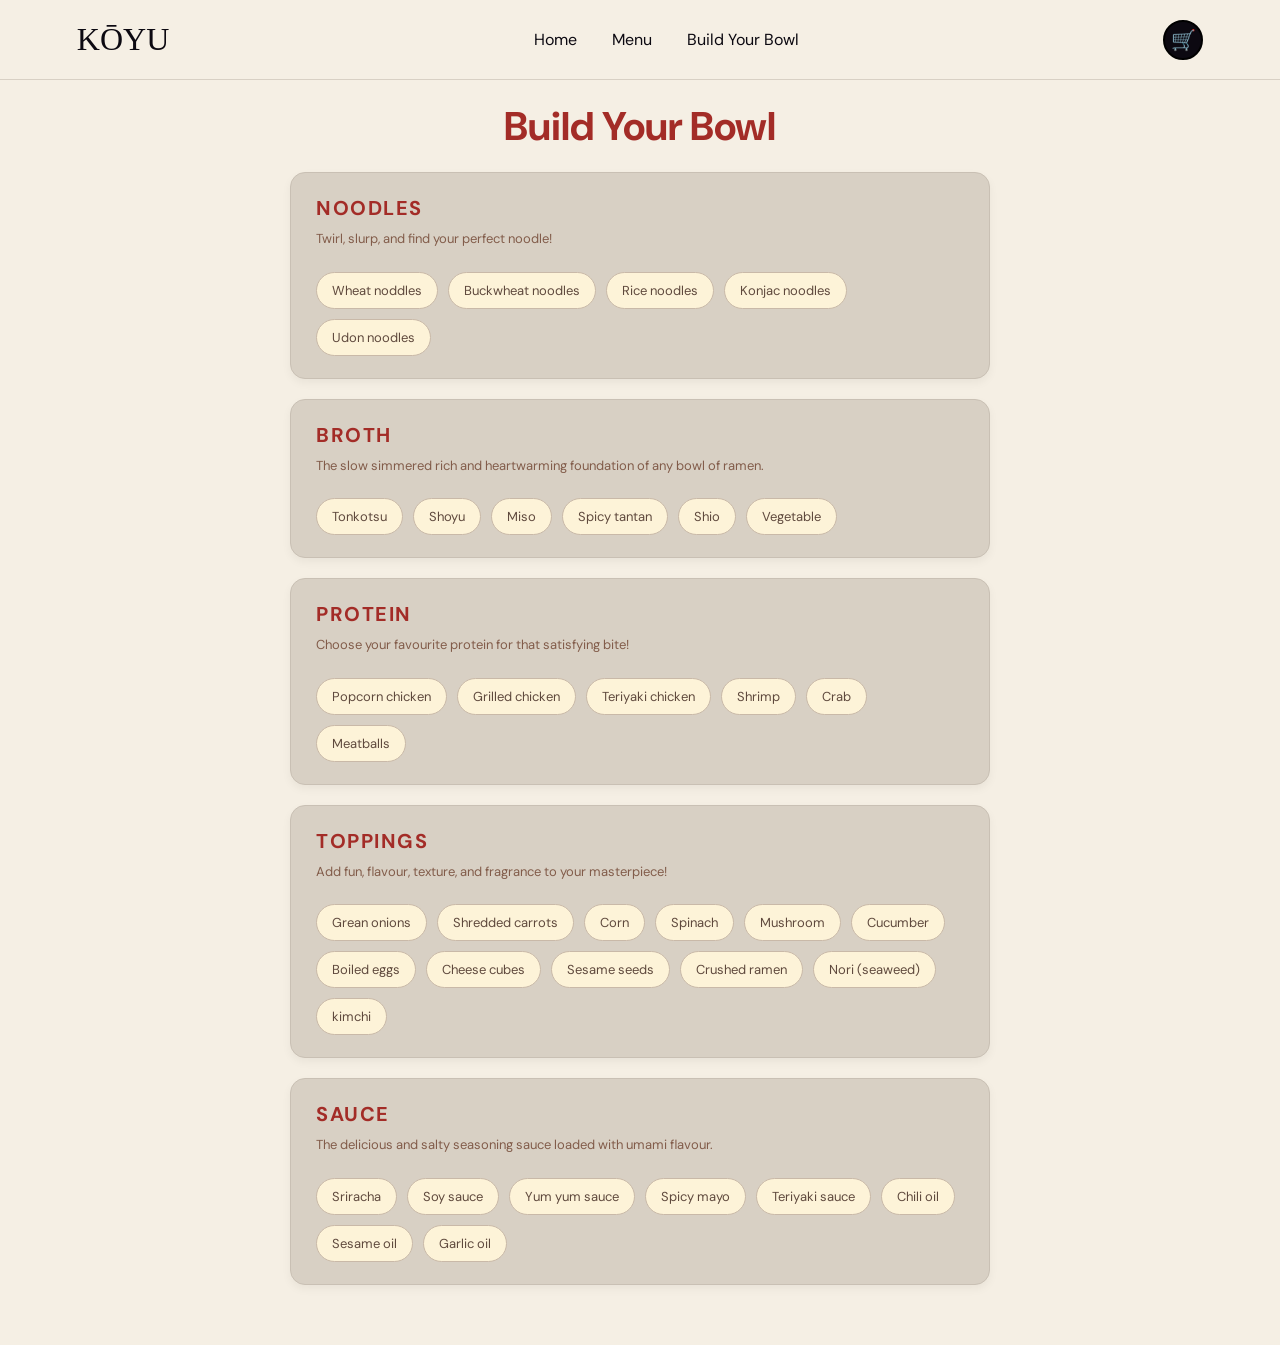
==== build.html @ 3ebdb0f7 "added build your bowl page" ====
<!DOCTYPE html>
<html lang="en">
<head>
    <meta charset="UTF-8">
    <meta name="viewport" content="width=device-width, initial-scale=1.0">
    <title>Koyu</title>
    <link rel="preconnect" href="https://fonts.googleapis.com">
    <link rel="preconnect" href="https://fonts.gstatic.com" crossorigin>
    <link href="https://fonts.googleapis.com/css2?family=DM+Sans:ital,opsz,wght@0,9..40,100..1000;1,9..40,100..1000&display=swap" rel="stylesheet">
    <link rel="stylesheet" href="style.css">
</head>
<body>
    <header class="nav-bar">
        <a href="index.html" class="logo">KŌYU</a>
        <nav class="nav-links">
            <a href="index.html">Home</a>
            <a href="menu.html">Menu</a>
            <a href="build.html">Build Your Bowl</a>
        </nav>
        <a href="cart.html" class="cart-btn">🛒</a>
    </header>
    <h2 class="bowl-title"> Build Your Bowl</h2>

    <main class="ramen-bowl">
        <div class="noodles">
            <h3>NOODLES</h3>
            <p>Twirl, slurp, and find your perfect noodle!</p>
            <div class="options">
                 <p>Wheat noddles</p>
            <p>Buckwheat noodles</p>
            <p>Rice noodles</p>
            <p>Konjac noodles</p>
            <p>Udon noodles</p>
            </div>
        </div>
        <div class="broth">
            <h3>BROTH</h3>
            <p>The slow simmered rich and heartwarming foundation of any bowl of ramen.</p>
           <div class="options">
             <p>Tonkotsu</p>
            <p>Shoyu</p>
            <p>Miso</p>
            <p>Spicy tantan</p>
            <p>Shio</p>
            <p>Vegetable</p>
           </div>
        </div>
        <div class="protein">
            <h3>PROTEIN</h3>
            <p>Choose your favourite protein for that satisfying bite!</p>
            <div class="options">
                 <p>Popcorn chicken</p>
            <p>Grilled chicken</p>
            <p>Teriyaki chicken</p>
            <p>Shrimp</p>
            <p>Crab</p>
            <p>Meatballs</p>
            </div>
           
        </div>
        <div class="toppings">
            <h3>TOPPINGS</h3>
            <p>Add fun, flavour, texture, and fragrance to your masterpiece!</p>
            <div class="options">
                <p>Grean onions</p>
            <p>Shredded carrots</p>
            <p>Corn</p>
            <p>Spinach</p>
            <p>Mushroom</p>
            <p>Cucumber</p>
            <p>Boiled eggs</p>
            <p>Cheese cubes</p>
            <p>Sesame seeds</p>
            <p>Crushed ramen</p>
            <p>Nori (seaweed)</p>
            <p>kimchi</p>
            </div>
            
        </div>
        <div class="sauce">
            <h3>SAUCE</h3>
            <p>The delicious and salty seasoning sauce loaded with umami flavour.</p>
            <div class="options">
                <p>Sriracha</p>
            <p>Soy sauce</p>
            <p>Yum yum sauce</p>
            <p>Spicy mayo</p>
            <p>Teriyaki sauce</p>
            <p>Chili oil</p>
            <p>Sesame oil</p>
            <p>Garlic oil</p>
            </div>
        </div>
    </main>
</body>
</html>
---- style.css ----
* {
  margin: 0;
  padding: 0;
  box-sizing: border-box;
}
body {
  min-height: 100vh;
  font-family: "DM Sans", sans-serif;
  background-color: #f5efe4;
  color: #0c0911;
}

/*=========Nav Bar=============*/
.nav-bar {
  height: 80px;
  padding: 0 6%;
  display: flex;
  align-items: center;
  justify-content: space-between;
  border-bottom: 1px solid #d8d0c4;
}

.logo {
  font-size: 32px;
  text-decoration: none;
  color: #0c0911;
  font-family: "DM Serif Display", serif;
}

.nav-links {
  display: flex;
  gap: 35px;
}

.nav-links a {
  text-decoration: none;
  color: #0c0911;
  font-weight: 500px;
}

.nav-links a:hover {
  color: #a32c27;
}

.cart-btn {
  border: 2px solid black;
  text-decoration: none;
  border-radius: 50%;
  background-color: #0c0911;
  color: white;
  width: 40px;
  height: 40px;
  display: flex;
  justify-content: center;
  align-items: center;
  font-size: 20px;
}

/*==================Home Page===============*/
.content {
  min-height: calc(100vh - 80px);
  padding: 70px 6%;
  display: grid;
  grid-template-columns: 1fr 1fr;
  gap: 70px;
  align-items: center;
}

.tag-line {
  color: #a32c27;
  font-family: "DM Sans", sans-serif;
  font-size: 17px;
  font-weight: 500;
  padding-left: 10px;
}

h1 {
  font-family: "DM Serif Display", serif;
  font-size: 60px;
  margin-top: 15px;
  color: #1b3543;
}
span {
  color: #a32c27;
}

.text {
  color: #825c4a;
  margin-top: 15px;
  padding-left: 10px;
}
.btn {
  display: flex;
  gap: 10px;
  margin-top: 20px;
  padding-left: 10px;
}
.build-btn {
  text-decoration: none;
  color: white;
  padding: 10px;
  background-color: #0c0911;
}
.menu-btn {
  text-decoration: none;
  color: white;
  padding: 10px;
  background-color: #a32c27;
}
.main-img {
  width: 100%;
  height: 500px;
  object-fit: cover;
  border-radius: 4px;
}

/*=================Menu page======================*/
.menu-page {
  min-height: calc(100vh - 80px);
  margin: 20px;
  display: grid;
  grid-template-columns: repeat(3, 1fr);
  gap: 20px;
  padding: 30px;
}
.ramen {
  width: 100%;
  max-width: 280px;
  text-align: center;
  border: none;
  background-color: #d8d0c4;
  border-radius: 12px;
  padding: 10px;
  box-sizing: border-box;
  justify-self: center;
}
.ramen-img {
  width: 100%;
  height: 200px;
  object-fit: cover;
  border-radius: 12px;
}
.name-cost {
  font-family: "Montserrat", sans-serif;
  color: #a32c27;
  display: flex;
  align-items: center;
  justify-content: space-between;

  padding: 0 5px;
}
.name-cost h3 {
  font-size: 22px;
  margin: 10px 0;
}

.name-cost p {
  font-weight: bold;
}
.ramen-description {
  color: black;
  font-size: 12px;
  font-family: "Montserrat", sans-serif;
  padding: 5px;
  line-height: 1.5;
}
.addCart-btn {
  background-color: #a32c27;
  color: white;
  border: none;
  border-radius: 8px;
  padding: 10px 18px;
  cursor: pointer;
  margin-bottom: 8px;
}

.addCart-btn:hover {
  background-color: #7f211d;
}

/*================Build=================*/

.bowl-title {
  text-align: center;
  font-size: 40px;
  margin: 20px 0;
  color: #a32c27;
}

.ramen-bowl {
  width: 700px;
  max-width: 90%;
  margin: 0 auto 60px;
  display: flex;
  flex-direction: column;
  gap: 20px;
}

.ramen-bowl > div {
  background-color: #d8d0c4;
  border-radius: 15px;
  padding: 22px 25px;
  border: 1px solid #c9c0b4;
  box-shadow: 0 4px 10px rgba(0, 0, 0, 0.05);
}

.ramen-bowl > div:hover {
  transform: translateY(-3px);
  box-shadow: 0 8px 18px rgba(0, 0, 0, 0.1);
}
.ramen-bowl h3 {
  margin: 0;
  font-family: "DM Sans", sans-serif;
  font-size: 20px;
  letter-spacing: 1.5px;
  color: #a32c27;
}

.ramen-bowl > div > p {
  margin: 8px 0 18px;
  font-family: "DM Sans", sans-serif;
  font-size: 13px;
  color: #825c4a;
  line-height: 1.5;
}

.options {
  display: flex;
  flex-wrap: wrap;
  gap: 10px;
  padding-top: 5px;
}
.options p {
  margin: 0;
  padding: 9px 15px;
  background-color: #fdf3d8;
  border: 1px solid #c9b9a8;
  border-radius: 20px;
  font-family: "DM Sans", sans-serif;
  font-size: 13px;
  color: #5f493d;
  cursor: pointer;
}

.options p:hover {
  background-color: #a32c27;
  color: white;
  border-color: #a32c27;
  transform: translateY(-2px);
}
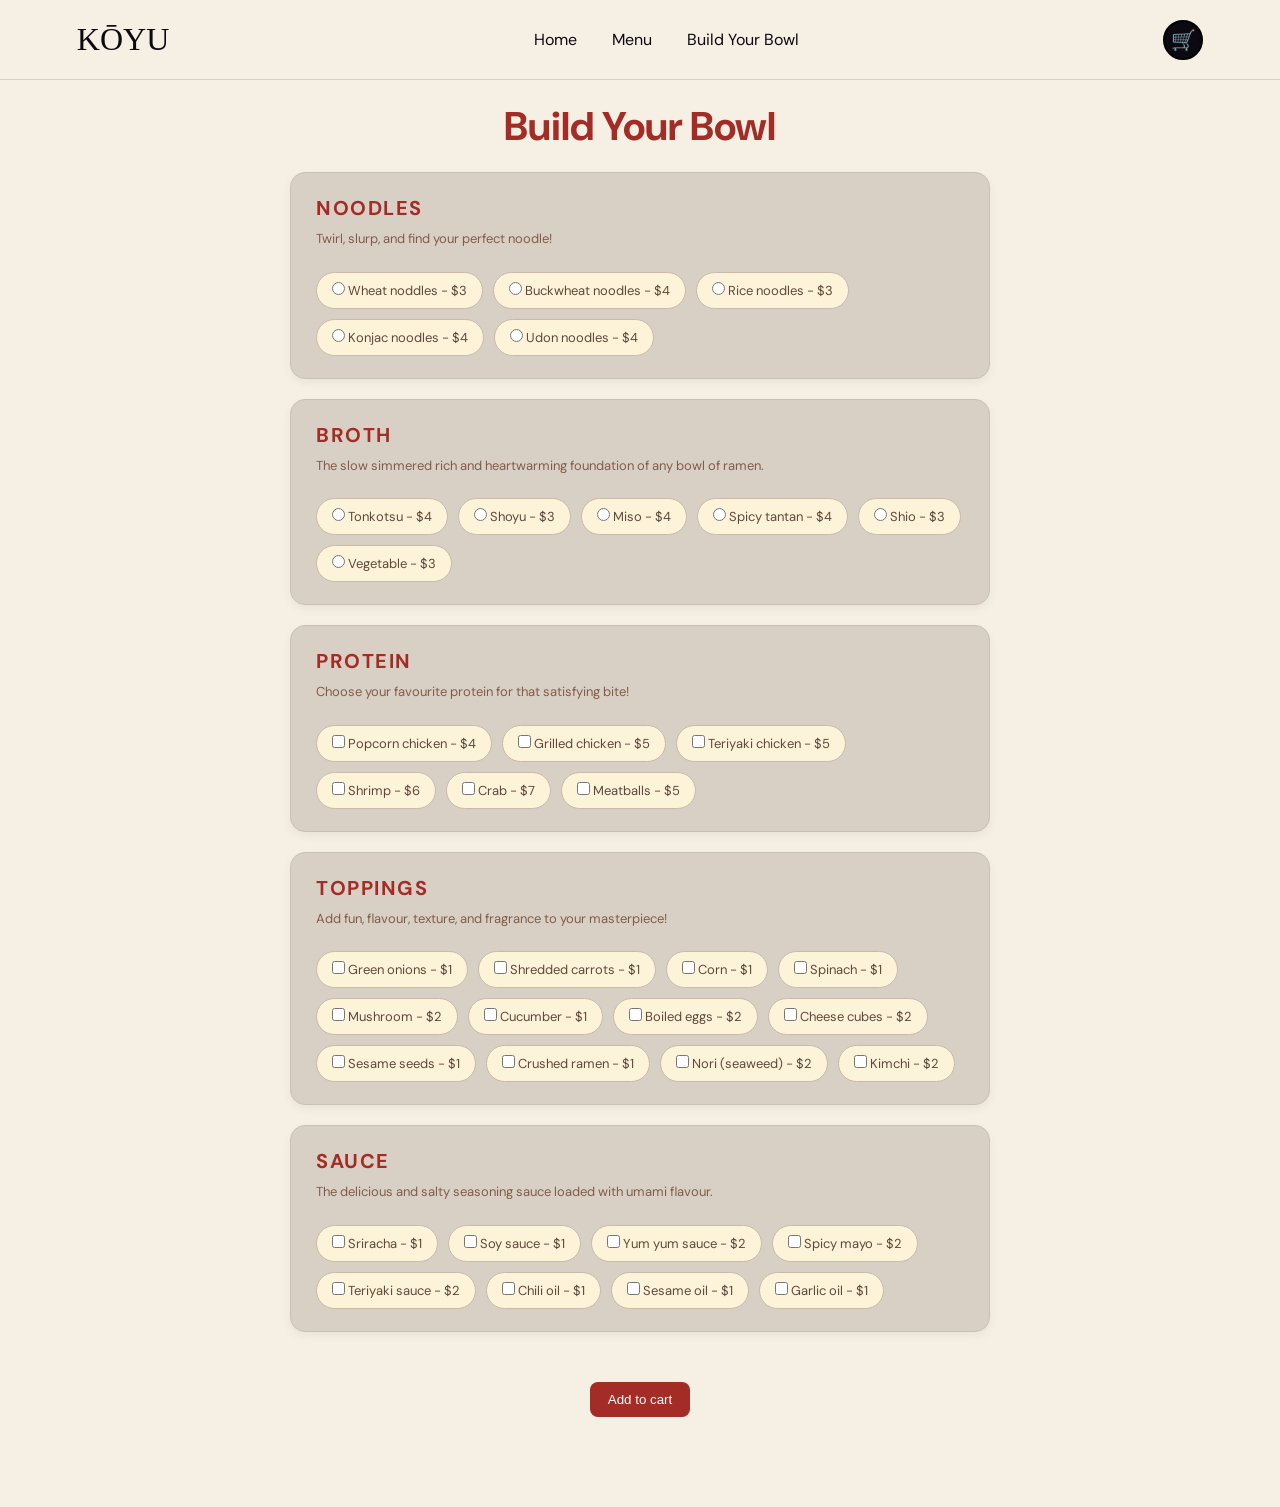
==== commit 7adb8e29: "feat: added build your bowl feature" ====
--- a/build.html
+++ b/build.html
@@ -1,96 +1,389 @@
-<!DOCTYPE html>
+<!doctype html>
 <html lang="en">
-<head>
-    <meta charset="UTF-8">
-    <meta name="viewport" content="width=device-width, initial-scale=1.0">
+  <head>
+    <meta charset="UTF-8" />
+    <meta name="viewport" content="width=device-width, initial-scale=1.0" />
     <title>Koyu</title>
-    <link rel="preconnect" href="https://fonts.googleapis.com">
-    <link rel="preconnect" href="https://fonts.gstatic.com" crossorigin>
-    <link href="https://fonts.googleapis.com/css2?family=DM+Sans:ital,opsz,wght@0,9..40,100..1000;1,9..40,100..1000&display=swap" rel="stylesheet">
-    <link rel="stylesheet" href="style.css">
-</head>
-<body>
+    <link rel="preconnect" href="https://fonts.googleapis.com" />
+    <link rel="preconnect" href="https://fonts.gstatic.com" crossorigin />
+    <link
+      href="https://fonts.googleapis.com/css2?family=DM+Sans:ital,opsz,wght@0,9..40,100..1000;1,9..40,100..1000&display=swap"
+      rel="stylesheet"
+    />
+    <link rel="stylesheet" href="style.css" />
+  </head>
+  <body>
     <header class="nav-bar">
-        <a href="index.html" class="logo">KŌYU</a>
-        <nav class="nav-links">
-            <a href="index.html">Home</a>
-            <a href="menu.html">Menu</a>
-            <a href="build.html">Build Your Bowl</a>
-        </nav>
-        <a href="cart.html" class="cart-btn">🛒</a>
+      <a href="index.html" class="logo">KŌYU</a>
+      <nav class="nav-links">
+        <a href="index.html">Home</a>
+        <a href="menu.html">Menu</a>
+        <a href="build.html">Build Your Bowl</a>
+      </nav>
+      <a href="cart.html" class="cart-btn">🛒</a>
     </header>
-    <h2 class="bowl-title"> Build Your Bowl</h2>
+    <h2 class="bowl-title">Build Your Bowl</h2>
 
     <main class="ramen-bowl">
-        <div class="noodles">
-            <h3>NOODLES</h3>
-            <p>Twirl, slurp, and find your perfect noodle!</p>
-            <div class="options">
-                 <p>Wheat noddles</p>
-            <p>Buckwheat noodles</p>
-            <p>Rice noodles</p>
-            <p>Konjac noodles</p>
-            <p>Udon noodles</p>
-            </div>
-        </div>
-        <div class="broth">
-            <h3>BROTH</h3>
-            <p>The slow simmered rich and heartwarming foundation of any bowl of ramen.</p>
-           <div class="options">
-             <p>Tonkotsu</p>
-            <p>Shoyu</p>
-            <p>Miso</p>
-            <p>Spicy tantan</p>
-            <p>Shio</p>
-            <p>Vegetable</p>
-           </div>
-        </div>
-        <div class="protein">
-            <h3>PROTEIN</h3>
-            <p>Choose your favourite protein for that satisfying bite!</p>
-            <div class="options">
-                 <p>Popcorn chicken</p>
-            <p>Grilled chicken</p>
-            <p>Teriyaki chicken</p>
-            <p>Shrimp</p>
-            <p>Crab</p>
-            <p>Meatballs</p>
-            </div>
-           
-        </div>
-        <div class="toppings">
-            <h3>TOPPINGS</h3>
-            <p>Add fun, flavour, texture, and fragrance to your masterpiece!</p>
-            <div class="options">
-                <p>Grean onions</p>
-            <p>Shredded carrots</p>
-            <p>Corn</p>
-            <p>Spinach</p>
-            <p>Mushroom</p>
-            <p>Cucumber</p>
-            <p>Boiled eggs</p>
-            <p>Cheese cubes</p>
-            <p>Sesame seeds</p>
-            <p>Crushed ramen</p>
-            <p>Nori (seaweed)</p>
-            <p>kimchi</p>
-            </div>
-            
-        </div>
-        <div class="sauce">
-            <h3>SAUCE</h3>
-            <p>The delicious and salty seasoning sauce loaded with umami flavour.</p>
-            <div class="options">
-                <p>Sriracha</p>
-            <p>Soy sauce</p>
-            <p>Yum yum sauce</p>
-            <p>Spicy mayo</p>
-            <p>Teriyaki sauce</p>
-            <p>Chili oil</p>
-            <p>Sesame oil</p>
-            <p>Garlic oil</p>
-            </div>
-        </div>
+      <div class="noodles">
+        <h3>NOODLES</h3>
+        <p>Twirl, slurp, and find your perfect noodle!</p>
+        <div class="options">
+          <label>
+            <input
+              type="radio"
+              name="noodles"
+              value="Wheat noddles"
+              data-price="3"
+            />
+            Wheat noddles - $3
+          </label>
+          <label>
+            <input
+              type="radio"
+              name="noodles"
+              value="Buckwheat noodles"
+              data-price="4"
+            />
+            Buckwheat noodles - $4
+          </label>
+          <label>
+            <input
+              type="radio"
+              name="noodles"
+              value="Rice noodles"
+              data-price="3"
+            />
+            Rice noodles - $3
+          </label>
+          <label>
+            <input
+              type="radio"
+              name="noodles"
+              value="Konjac noodles"
+              data-price="4"
+            />
+            Konjac noodles - $4
+          </label>
+          <label>
+            <input
+              type="radio"
+              name="noodles"
+              value="Udon noodles"
+              data-price="4"
+            />
+            Udon noodles - $4
+          </label>
+        </div>
+      </div>
+      <div class="broth">
+        <h3>BROTH</h3>
+        <p>
+          The slow simmered rich and heartwarming foundation of any bowl of
+          ramen.
+        </p>
+        <div class="options">
+          <label>
+            <input type="radio" name="broth" value="Tonkotsu" data-price="4" />
+            Tonkotsu - $4
+          </label>
+
+          <label>
+            <input type="radio" name="broth" value="Shoyu" data-price="3" />
+            Shoyu - $3
+          </label>
+
+          <label>
+            <input type="radio" name="broth" value="Miso" data-price="4" />
+            Miso - $4
+          </label>
+
+          <label>
+            <input
+              type="radio"
+              name="broth"
+              value="Spicy tantan"
+              data-price="4"
+            />
+            Spicy tantan - $4
+          </label>
+
+          <label>
+            <input type="radio" name="broth" value="Shio" data-price="3" />
+            Shio - $3
+          </label>
+
+          <label>
+            <input type="radio" name="broth" value="Vegetable" data-price="3" />
+            Vegetable - $3
+          </label>
+        </div>
+      </div>
+      <div class="protein">
+        <h3>PROTEIN</h3>
+        <p>Choose your favourite protein for that satisfying bite!</p>
+        <div class="options">
+          <label>
+            <input
+              type="checkbox"
+              name="protein"
+              value="Popcorn chicken"
+              data-price="4"
+            />
+            Popcorn chicken - $4
+          </label>
+
+          <label>
+            <input
+              type="checkbox"
+              name="protein"
+              value="Grilled chicken"
+              data-price="5"
+            />
+            Grilled chicken - $5
+          </label>
+
+          <label>
+            <input
+              type="checkbox"
+              name="protein"
+              value="Teriyaki chicken"
+              data-price="5"
+            />
+            Teriyaki chicken - $5
+          </label>
+
+          <label>
+            <input
+              type="checkbox"
+              name="protein"
+              value="Shrimp"
+              data-price="6"
+            />
+            Shrimp - $6
+          </label>
+
+          <label>
+            <input type="checkbox" name="protein" value="Crab" data-price="7" />
+            Crab - $7
+          </label>
+
+          <label>
+            <input
+              type="checkbox"
+              name="protein"
+              value="Meatballs"
+              data-price="5"
+            />
+            Meatballs - $5
+          </label>
+        </div>
+      </div>
+      <div class="toppings">
+        <h3>TOPPINGS</h3>
+        <p>Add fun, flavour, texture, and fragrance to your masterpiece!</p>
+        <div class="options">
+          <label>
+            <input
+              type="checkbox"
+              name="topping"
+              value="Green onions"
+              data-price="1"
+            />
+            Green onions - $1
+          </label>
+
+          <label>
+            <input
+              type="checkbox"
+              name="topping"
+              value="Shredded carrots"
+              data-price="1"
+            />
+            Shredded carrots - $1
+          </label>
+
+          <label>
+            <input type="checkbox" name="topping" value="Corn" data-price="1" />
+            Corn - $1
+          </label>
+
+          <label>
+            <input
+              type="checkbox"
+              name="topping"
+              value="Spinach"
+              data-price="1"
+            />
+            Spinach - $1
+          </label>
+
+          <label>
+            <input
+              type="checkbox"
+              name="topping"
+              value="Mushroom"
+              data-price="2"
+            />
+            Mushroom - $2
+          </label>
+
+          <label>
+            <input
+              type="checkbox"
+              name="topping"
+              value="Cucumber"
+              data-price="1"
+            />
+            Cucumber - $1
+          </label>
+
+          <label>
+            <input
+              type="checkbox"
+              name="topping"
+              value="Boiled eggs"
+              data-price="2"
+            />
+            Boiled eggs - $2
+          </label>
+
+          <label>
+            <input
+              type="checkbox"
+              name="topping"
+              value="Cheese cubes"
+              data-price="2"
+            />
+            Cheese cubes - $2
+          </label>
+
+          <label>
+            <input
+              type="checkbox"
+              name="topping"
+              value="Sesame seeds"
+              data-price="1"
+            />
+            Sesame seeds - $1
+          </label>
+
+          <label>
+            <input
+              type="checkbox"
+              name="topping"
+              value="Crushed ramen"
+              data-price="1"
+            />
+            Crushed ramen - $1
+          </label>
+
+          <label>
+            <input type="checkbox" name="topping" value="Nori" data-price="2" />
+            Nori (seaweed) - $2
+          </label>
+
+          <label>
+            <input
+              type="checkbox"
+              name="topping"
+              value="Kimchi"
+              data-price="2"
+            />
+            Kimchi - $2
+          </label>
+        </div>
+      </div>
+      <div class="sauce">
+        <h3>SAUCE</h3>
+        <p>
+          The delicious and salty seasoning sauce loaded with umami flavour.
+        </p>
+        <div class="options">
+          <label>
+            <input
+              type="checkbox"
+              name="sauce"
+              value="Sriracha"
+              data-price="1"
+            />
+            Sriracha - $1
+          </label>
+
+          <label>
+            <input
+              type="checkbox"
+              name="sauce"
+              value="Soy sauce"
+              data-price="1"
+            />
+            Soy sauce - $1
+          </label>
+
+          <label>
+            <input
+              type="checkbox"
+              name="sauce"
+              value="Yum yum sauce"
+              data-price="2"
+            />
+            Yum yum sauce - $2
+          </label>
+
+          <label>
+            <input
+              type="checkbox"
+              name="sauce"
+              value="Spicy mayo"
+              data-price="2"
+            />
+            Spicy mayo - $2
+          </label>
+
+          <label>
+            <input
+              type="checkbox"
+              name="sauce"
+              value="Teriyaki sauce"
+              data-price="2"
+            />
+            Teriyaki sauce - $2
+          </label>
+
+          <label>
+            <input
+              type="checkbox"
+              name="sauce"
+              value="Chili oil"
+              data-price="1"
+            />
+            Chili oil - $1
+          </label>
+
+          <label>
+            <input
+              type="checkbox"
+              name="sauce"
+              value="Sesame oil"
+              data-price="1"
+            />
+            Sesame oil - $1
+          </label>
+
+          <label>
+            <input
+              type="checkbox"
+              name="sauce"
+              value="Garlic oil"
+              data-price="1"
+            />
+            Garlic oil - $1
+          </label>
+        </div>
+      </div>
+      <button class="addCart-btn" id="add-to-cart">Add to cart</button>
     </main>
-</body>
-</html>+
+    <script src="build.js"></script>
+  </body>
+</html>
--- a/style.css
+++ b/style.css
@@ -134,6 +134,12 @@
   box-sizing: border-box;
   justify-self: center;
 }
+.ramen:hover{
+    transform: translateY(-3px);
+    box-shadow: 0 8px 18px rgba(0, 0, 0, 0.1);
+
+
+}
 .ramen-img {
   width: 100%;
   height: 200px;
@@ -230,7 +236,7 @@
   gap: 10px;
   padding-top: 5px;
 }
-.options p {
+.options label {
   margin: 0;
   padding: 9px 15px;
   background-color: #fdf3d8;
@@ -242,10 +248,103 @@
   cursor: pointer;
 }
 
-.options p:hover {
+.options label:hover {
   background-color: #a32c27;
   color: white;
   border-color: #a32c27;
   transform: translateY(-2px);
 }
 
+.options input {
+    accent-color: #222;
+}
+
+.options label:has(input:checked){
+    background-color: #222;
+    color: white;
+    border-color: #222;
+}
+
+#add-to-cart {
+    display: block;
+    margin: 30px auto;
+}
+
+/*================cart==========*/
+.cart-title{
+  text-align: center;
+  margin:50px auto;
+}
+.cart-container{
+  min-height:100vh;
+  display:flex;
+  justify-content: space-around;
+}
+.cart-item {
+  display: flex;
+  align-items: center;
+  gap: 15px;
+  padding: 15px 0;
+  border-bottom: 1px solid #c9c0b4;
+}
+
+.cart-item img {
+  width: 90px;
+  height: 70px;
+  object-fit: cover;
+  border-radius: 10px;
+}
+
+.cart-item h3 {
+  margin: 0 0 5px;
+  font-size: 18px;
+}
+
+.cart-item p {
+  margin: 4px 0;
+  padding: 0;
+  color: #333;
+}
+.cart-summary{
+  padding:20px;
+  width:100%;
+  max-width:500px;
+  height:100%;
+  text-align:center;
+  background-color: #d8d0c4;
+  border-radius: 15px;
+  padding: 22px 25px;
+  border: 1px solid #c9c0b4;
+  box-shadow: 0 4px 10px rgba(0, 0, 0, 0.05);
+}
+.cart-summary h3{
+  margin-bottom:10px;
+}
+
+.summary-row, .summary-delivery, .summary-total{
+display: flex;
+justify-content: space-between;
+padding:5px;
+margin-bottom:10px;
+}
+.summary-total{
+    border-top: 1px solid black;
+  border-bottom: 1px solid black;
+}
+#checkout{
+  background-color: #a32c27;
+  color: white;
+  border: none;
+  border-radius: 8px;
+  padding: 10px 18px;
+  cursor: pointer;
+  margin: 15px 0;
+  font-size: 16px;
+}
+#checkout:hover{
+  background-color: #7f211d;
+}
+
+#cont-shop{
+  color:black;
+}
